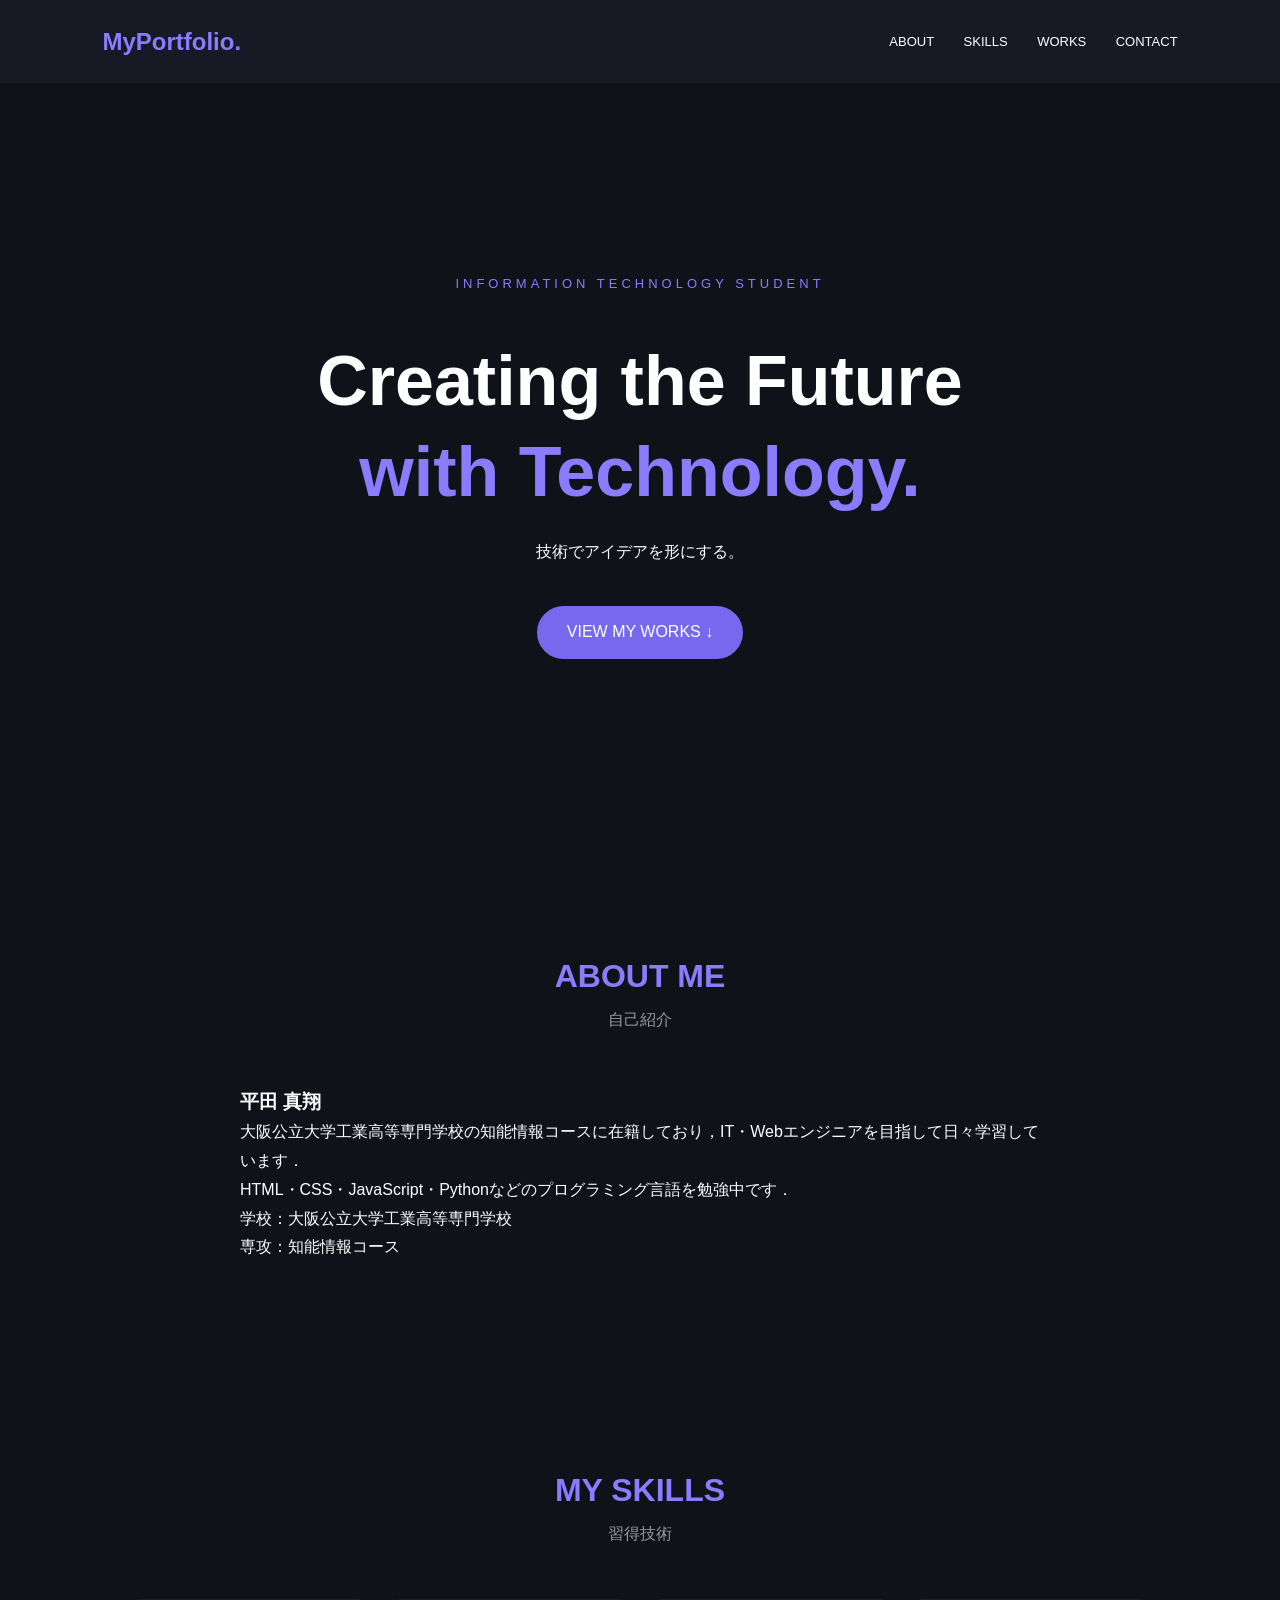
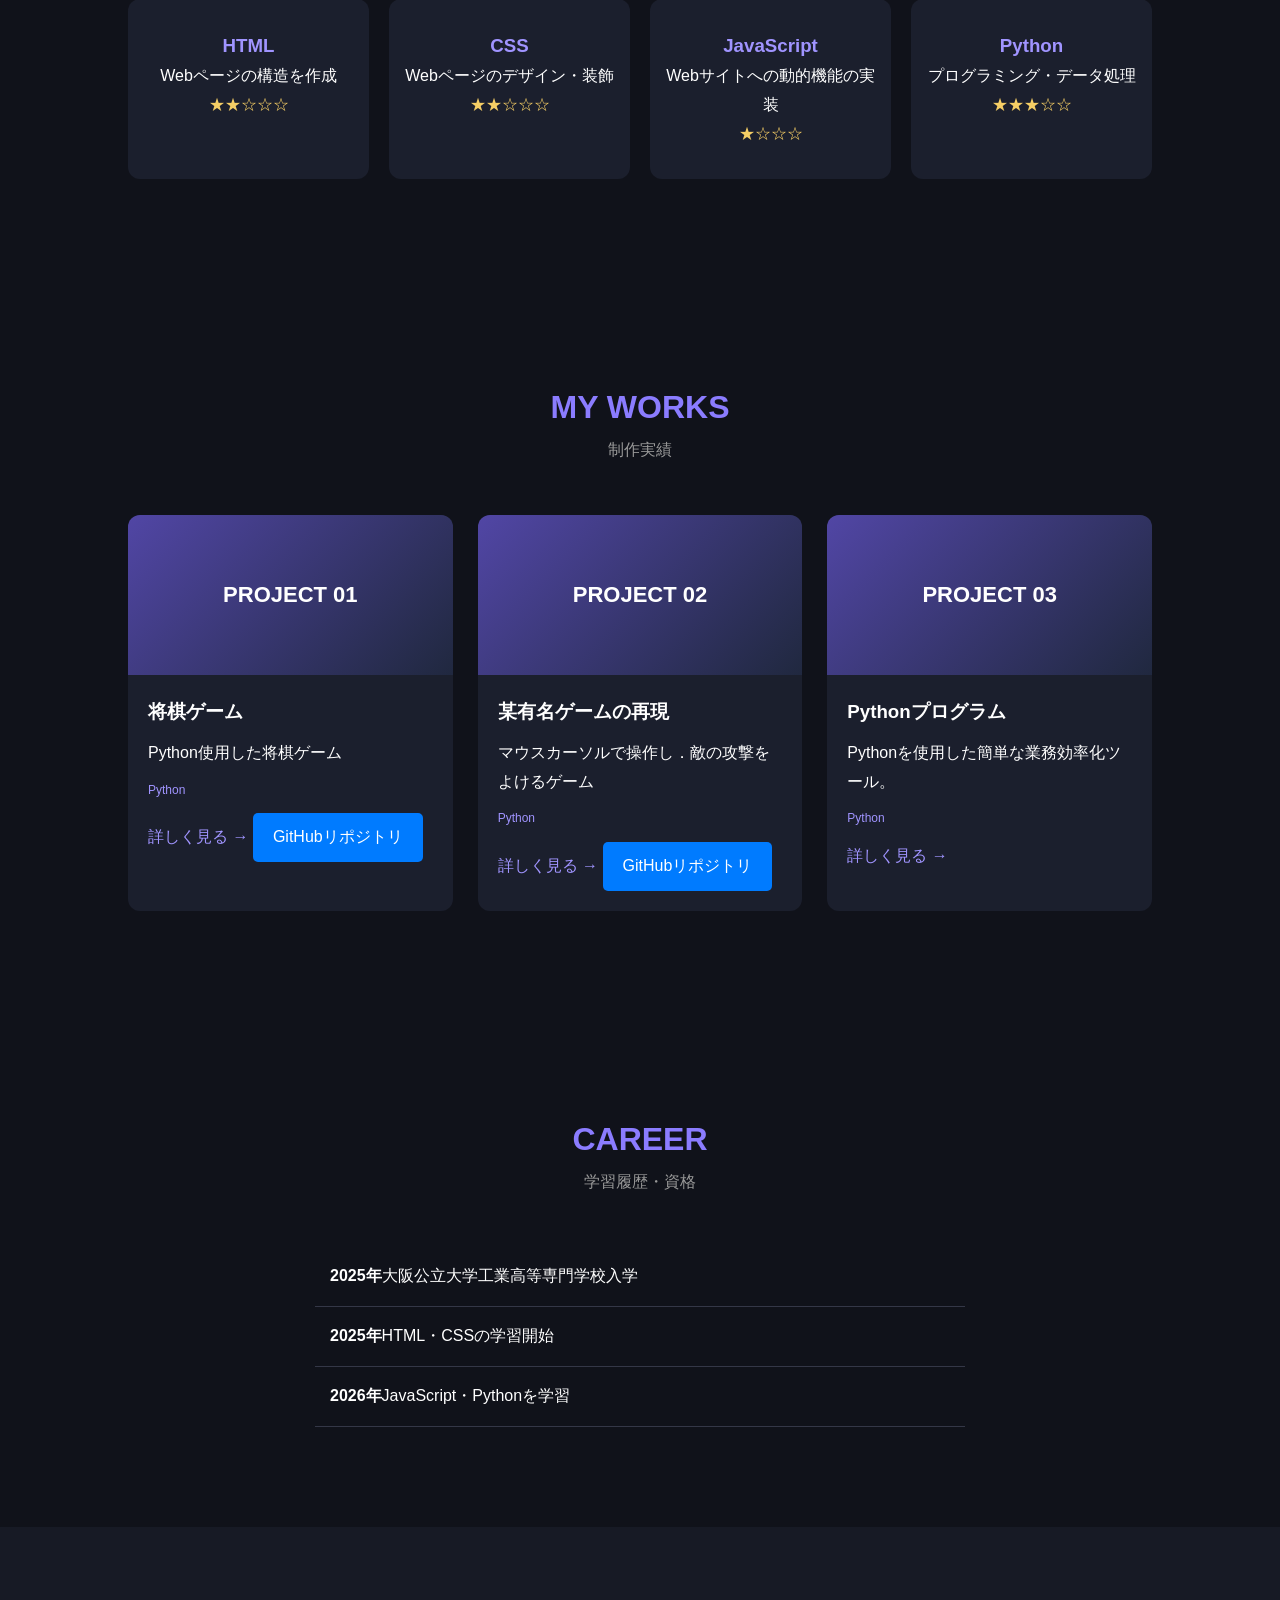
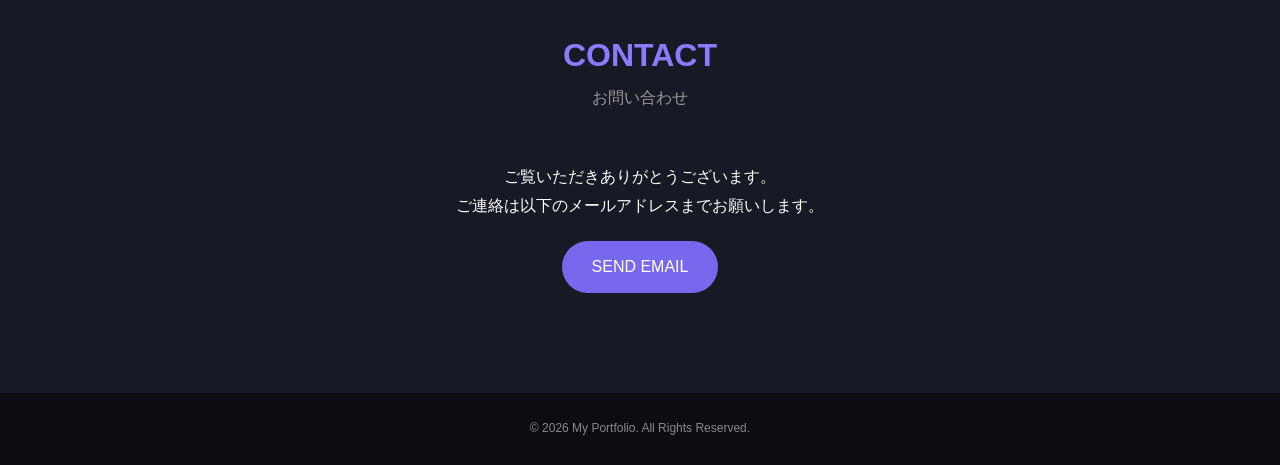
==== test.html @ 7e369e23 "first commit" ====
<!DOCTYPE html>
<html lang="ja">
<head>
  <meta charset="UTF-8">
  <meta name="viewport" content="width=device-width, initial-scale=1.0">
  <meta name="description" content="ポートフォリオ">
  <title>My Portfolio | Developer</title>
  <link rel="stylesheet" href="test.css">
</head>
<body>

  <!-- ヘッダー -->
  <header>
    <h1 class="logo">MyPortfolio.</h1>
    <nav>
      <a href="#about">ABOUT</a>
      <a href="#skills">SKILLS</a>
      <a href="#works">WORKS</a>
      <a href="#contact">CONTACT</a>
    </nav>
  </header>

  <!-- メインビジュアル -->
  <section class="hero">
    <p class="sub-title">INFORMATION TECHNOLOGY STUDENT</p>
    <h2>Creating the Future<br>
      <span>with Technology.</span>
    </h2>
    <p>技術でアイデアを形にする。</p>
    <a href="#works" class="btn">VIEW MY WORKS ↓</a>
  </section>

  <!-- 自己紹介 -->
  <section id="about" class="section">
    <h2>ABOUT ME</h2>
    <p class="section-sub">自己紹介</p>

    <div class="about-content">
      <div>
        <h3>平田 真翔</h3>
        <p>
          大阪公立大学工業高等専門学校の知能情報コースに在籍しており，IT・Webエンジニアを目指して日々学習しています．<br>
          HTML・CSS・JavaScript・Pythonなどのプログラミング言語を勉強中です．
        </p>
        <p>学校：大阪公立大学工業高等専門学校</p>
        <p>専攻：知能情報コース</p>
      </div>
    </div>
  </section>

  <!-- スキル -->
  <section id="skills" class="section">
    <h2>MY SKILLS</h2>
    <p class="section-sub">習得技術</p>

    <div class="skill-list">
      <div class="skill-card">
        <h3>HTML</h3>
        <p>Webページの構造を作成</p>
        <span>★★☆☆☆</span>
      </div>

      <div class="skill-card">
        <h3>CSS</h3>
        <p>Webページのデザイン・装飾</p>
        <span>★★☆☆☆</span>
      </div>

      <div class="skill-card">
        <h3>JavaScript</h3>
        <p>Webサイトへの動的機能の実装</p>
        <span>★☆☆☆</span>
      </div>

      <div class="skill-card">
        <h3>Python</h3>
        <p>プログラミング・データ処理</p>
        <span>★★★☆☆</span>
      </div>
    </div>
  </section>

  <!-- 制作実績 -->
  <section id="works" class="section">
    <h2>MY WORKS</h2>
    <p class="section-sub">制作実績</p>

    <div class="works-list">

      <article class="work-card">
        <div class="work-image">PROJECT 01</div>
        <div class="work-info">
          <h3>将棋ゲーム</h3>
          <p>Python使用した将棋ゲーム</p>
          <p class="tag">Python</p>
          <a href="#" target="_blank">詳しく見る →</a>
          <a href="https://github.com/Mana-424/report01" 
            target="_blank"
            style="display:inline-block;
                    padding:10px 20px;
                    background-color:#007bff;
                    color:white;
                    text-decoration:none;
                    border-radius:5px;">
            GitHubリポジトリ
        </a>
        </div>
      </article>

      <article class="work-card">
        <div class="work-image">PROJECT 02</div>
        <div class="work-info">
          <h3>某有名ゲームの再現</h3>
          <p>マウスカーソルで操作し．敵の攻撃をよけるゲーム</p>
          <p class="tag">Python</p>
          <a href="#" target="_blank">詳しく見る →
          <a href="https://github.com/Mana-424/----" 
            target="_blank"
            style="display:inline-block;
                    padding:10px 20px;
                    background-color:#007bff;
                    color:white;
                    text-decoration:none;
                    border-radius:5px;">
            GitHubリポジトリ
        </a>
          </a>
        </div>
      </article>

      <article class="work-card">
        <div class="work-image">PROJECT 03</div>
        <div class="work-info">
          <h3>Pythonプログラム</h3>
          <p>Pythonを使用した簡単な業務効率化ツール。</p>
          <p class="tag">Python</p>
          <a href="#" target="_blank">詳しく見る →</a>
        </div>
      </article>

    </div>
  </section>

  <!-- 学習・資格 -->
  <section id="career" class="section">
    <h2>CAREER</h2>
    <p class="section-sub">学習履歴・資格</p>

    <div class="career-content">
      <p><strong>2025年</strong>大阪公立大学工業高等専門学校入学</p>
      <p><strong>2025年</strong>HTML・CSSの学習開始</p>
      <p><strong>2026年</strong>JavaScript・Pythonを学習</p>
    </div>
  </section>

  <!-- お問い合わせ -->
  <section id="contact" class="section">
    <h2>CONTACT</h2>
    <p class="section-sub">お問い合わせ</p>

    <p>ご覧いただきありがとうございます。</p>
    <p>ご連絡は以下のメールアドレスまでお願いします。</p>
    <a href="mailto:rv25120@st.omu.ac.jp" class="btn">
      SEND EMAIL
    </a>
  </section>

  <!-- フッター -->
  <footer>
    <p>© 2026 My Portfolio. All Rights Reserved.</p>
  </footer>

  <script src="script.js"></script>
</body>
</html>
---- test.css ----
/* 基本設定 */
* {
  margin: 0;
  padding: 0;
  box-sizing: border-box;
}

html {
  scroll-behavior: smooth;
}

body {
  font-family: "Arial", "Noto Sans JP", sans-serif;
  background: #10121a;
  color: #ffffff;
  line-height: 1.8;
}

/* ヘッダー */
header {
  display: flex;
  justify-content: space-between;
  align-items: center;
  padding: 20px 8%;
  background: #171a25;
  position: sticky;
  top: 0;
  z-index: 100;
}

.logo {
  color: #8b7cff;
  font-size: 24px;
}

nav a {
  color: white;
  text-decoration: none;
  margin-left: 25px;
  font-size: 13px;
  transition: 0.3s;
}

nav a:hover {
  color: #8b7cff;
}

/* メインビジュアル */
.hero {
  min-height: 85vh;
  display: flex;
  flex-direction: column;
  justify-content: center;
  align-items: center;
  text-align: center;
  padding: 40px 20px;
}

.sub-title {
  color: #8b7cff;
  letter-spacing: 4px;
  font-size: 13px;
}

.hero h2 {
  font-size: clamp(38px, 7vw, 70px);
  line-height: 1.3;
  margin: 20px 0;
}

.hero h2 span {
  color: #8b7cff;
}

.hero p {
  margin-bottom: 20px;
}

/* ボタン */
.btn {
  display: inline-block;
  padding: 12px 30px;
  margin-top: 20px;
  background: #7868ed;
  color: white;
  text-decoration: none;
  border-radius: 30px;
  transition: 0.3s;
}

.btn:hover {
  background: #a094ff;
  transform: translateY(-3px);
}

/* 共通セクション */
.section {
  padding: 100px 10%;
  text-align: center;
}

.section h2 {
  font-size: 32px;
  color: #8b7cff;
}

.section-sub {
  color: #999;
  margin-bottom: 50px;
}

/* ABOUT */
.about-content {
  display: flex;
  justify-content: center;
  align-items: center;
  gap: 40px;
  max-width: 800px;
  margin: auto;
  text-align: left;
}

.profile-icon {
  min-width: 150px;
  height: 150px;
  background: #272b3b;
  border-radius: 50%;
  display: grid;
  place-items: center;
  font-size: 65px;
}

/* SKILLS */
.skill-list {
  display: grid;
  grid-template-columns: repeat(4, 1fr);
  gap: 20px;
}

.skill-card {
  background: #1b1f2d;
  padding: 30px 15px;
  border-radius: 12px;
  transition: 0.3s;
}

.skill-card:hover {
  transform: translateY(-8px);
  background: #292d42;
}

.skill-card h3 {
  color: #a094ff;
}

.skill-card span {
  color: #f5ce65;
}

/* WORKS */
.works-list {
  display: grid;
  grid-template-columns: repeat(3, 1fr);
  gap: 25px;
}

.work-card {
  background: #1b1f2d;
  border-radius: 12px;
  overflow: hidden;
  text-align: left;
  transition: 0.3s;
}

.work-card:hover {
  transform: translateY(-8px);
}

.work-image {
  height: 160px;
  background: linear-gradient(135deg, #5146a5, #20283f);
  display: grid;
  place-items: center;
  font-size: 22px;
  font-weight: bold;
}

.work-info {
  padding: 20px;
}

.work-info h3 {
  margin-bottom: 10px;
}

.tag {
  color: #a094ff;
  font-size: 12px;
  margin: 12px 0;
}

.work-info a {
  color: #a094ff;
  text-decoration: none;
}

/* CAREER */
.career-content {
  max-width: 650px;
  margin: auto;
  text-align: left;
}

.career-content p {
  padding: 15px;
  border-bottom: 1px solid #343747;
}

/* CONTACT */
#contact {
  background: #171a25;
}

/* フッター */
footer {
  padding: 25px;
  text-align: center;
  background: #0b0d13;
  color: #888;
  font-size: 12px;
}

/* スマートフォン対応 */
@media (max-width: 768px) {
  header {
    flex-direction: column;
    gap: 10px;
  }

  nav {
    display: flex;
    flex-wrap: wrap;
    justify-content: center;
    gap: 12px;
  }

  nav a {
    margin: 0;
    font-size: 11px;
  }

  .about-content {
    flex-direction: column;
    text-align: center;
  }

  .skill-list {
    grid-template-columns: repeat(2, 1fr);
  }

  .works-list {
    grid-template-columns: 1fr;
  }

  .section {
    padding: 70px 6%;
  }
}
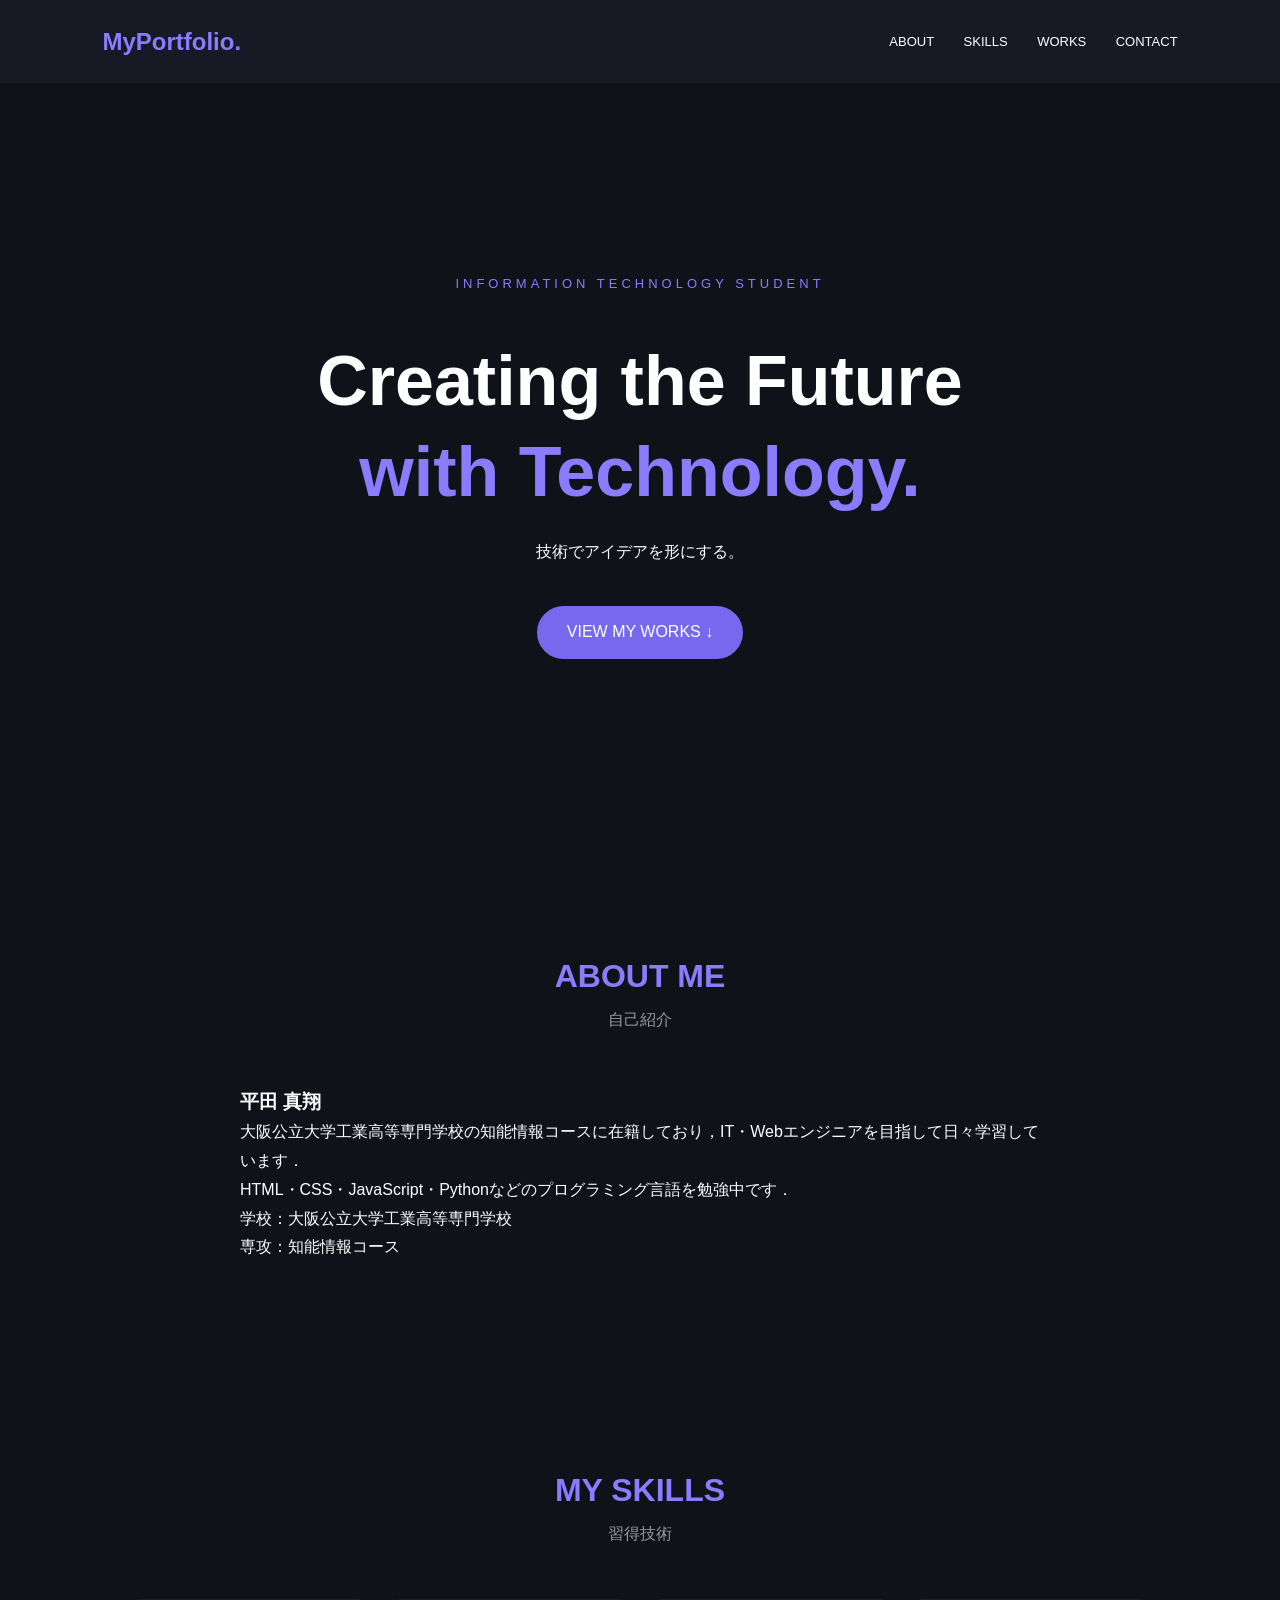
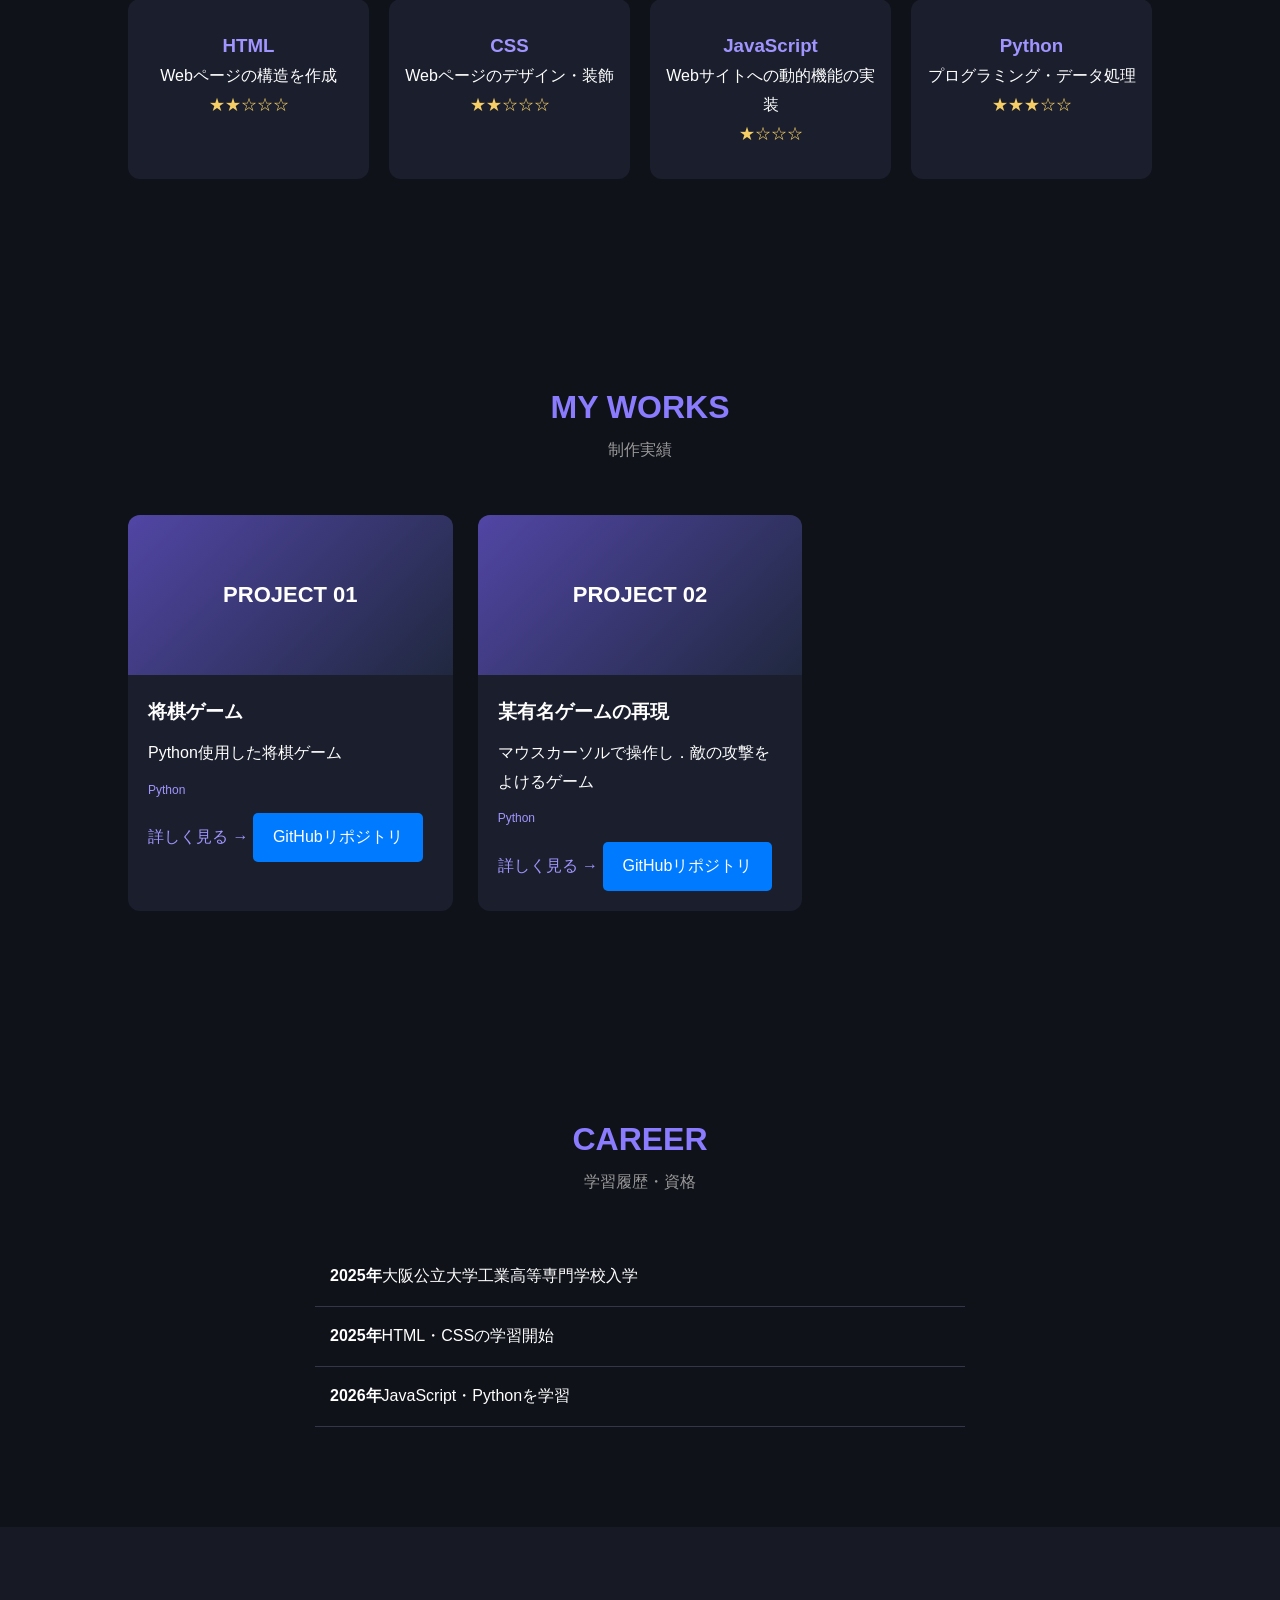
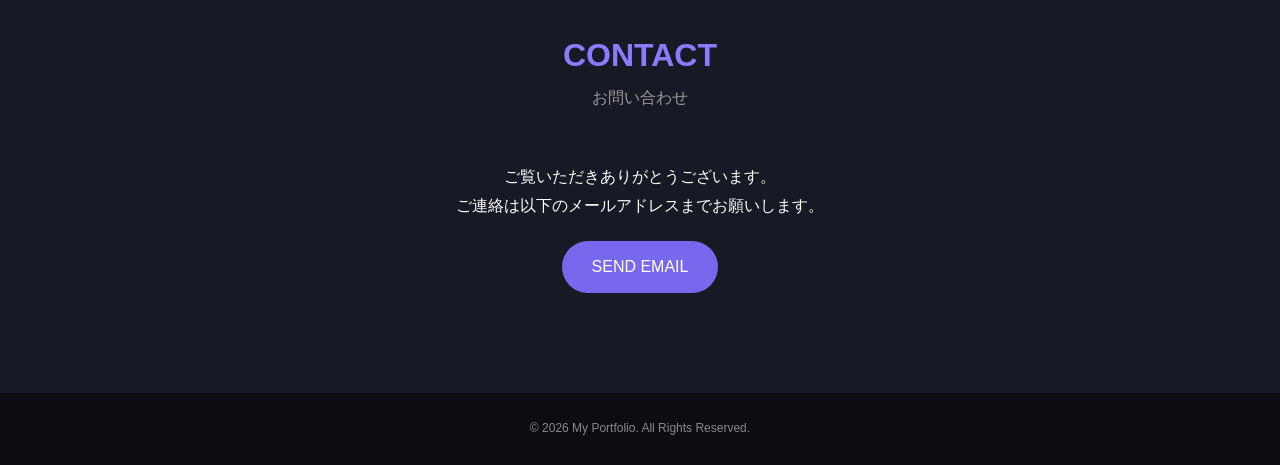
==== commit 84ec69ef: "syuusei" ====
--- a/test.html
+++ b/test.html
@@ -129,16 +129,6 @@
         </div>
       </article>
 
-      <article class="work-card">
-        <div class="work-image">PROJECT 03</div>
-        <div class="work-info">
-          <h3>Pythonプログラム</h3>
-          <p>Pythonを使用した簡単な業務効率化ツール。</p>
-          <p class="tag">Python</p>
-          <a href="#" target="_blank">詳しく見る →</a>
-        </div>
-      </article>
-
     </div>
   </section>
 
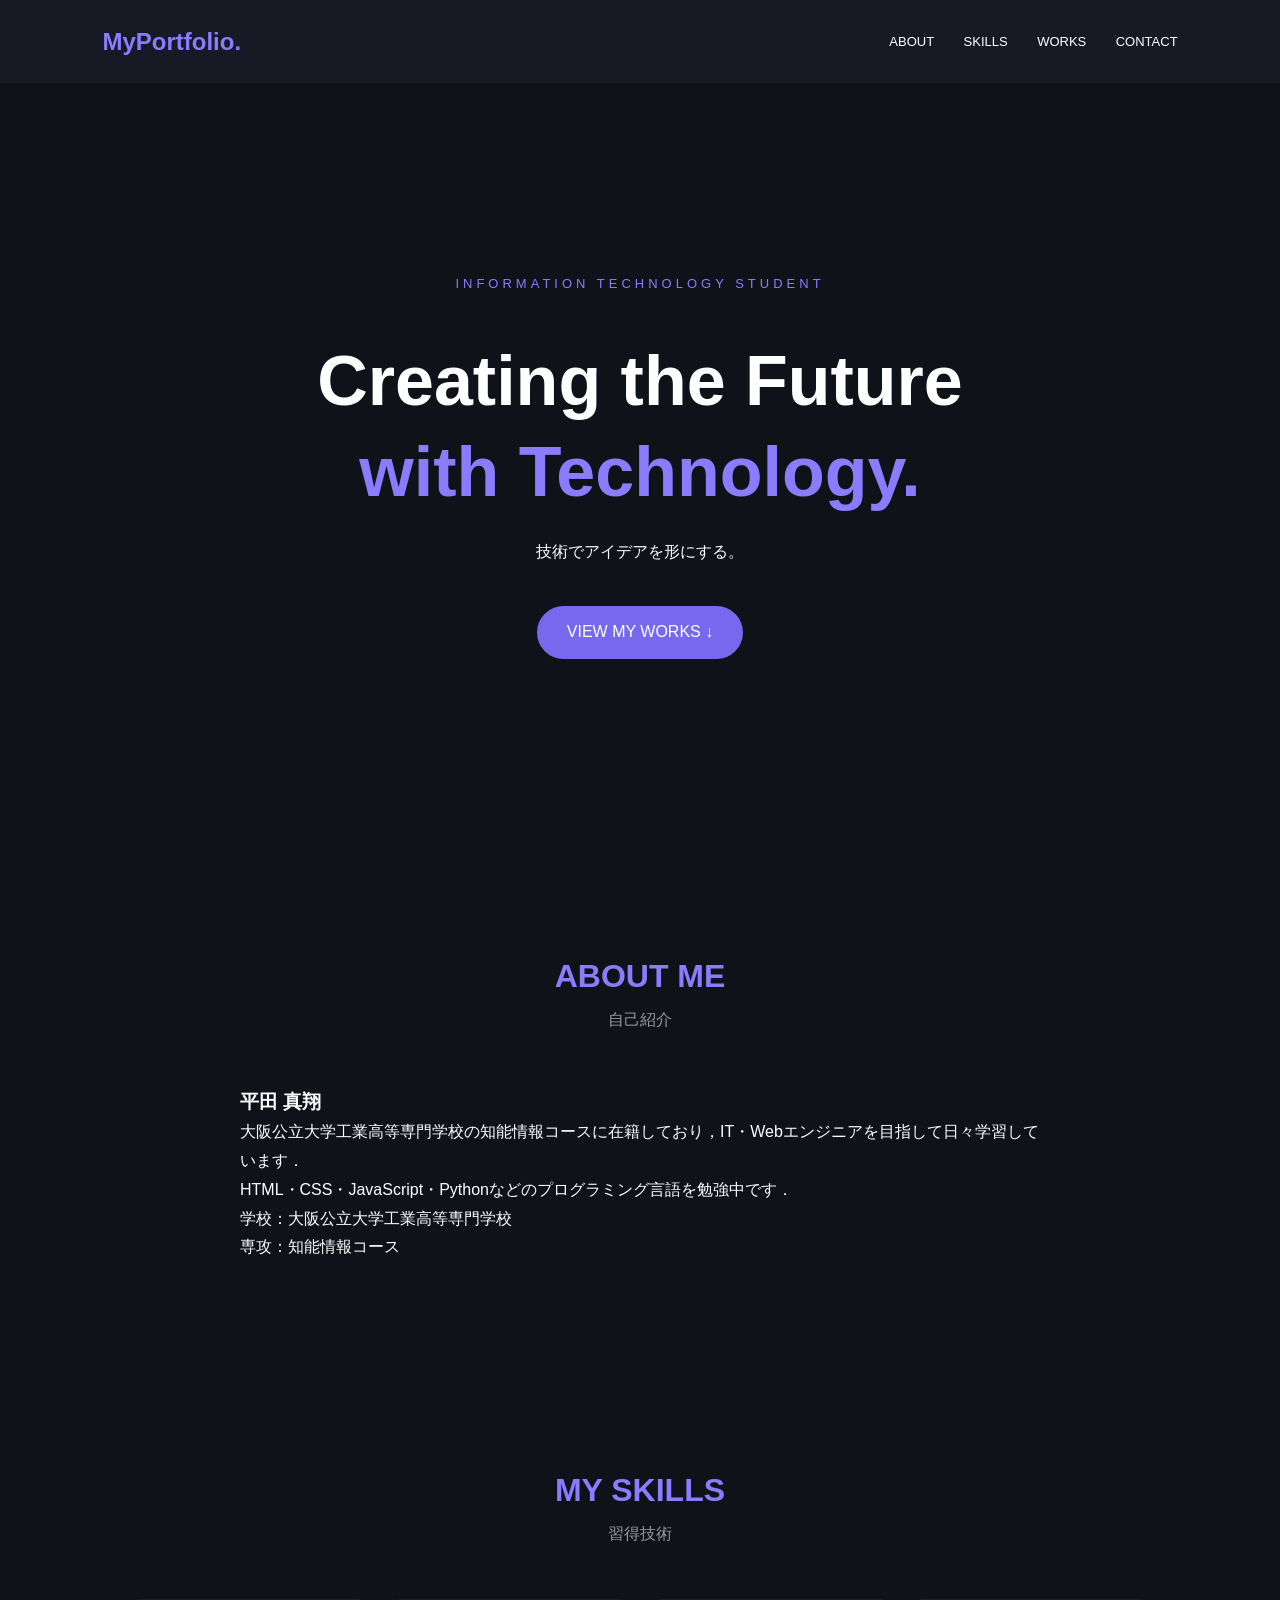
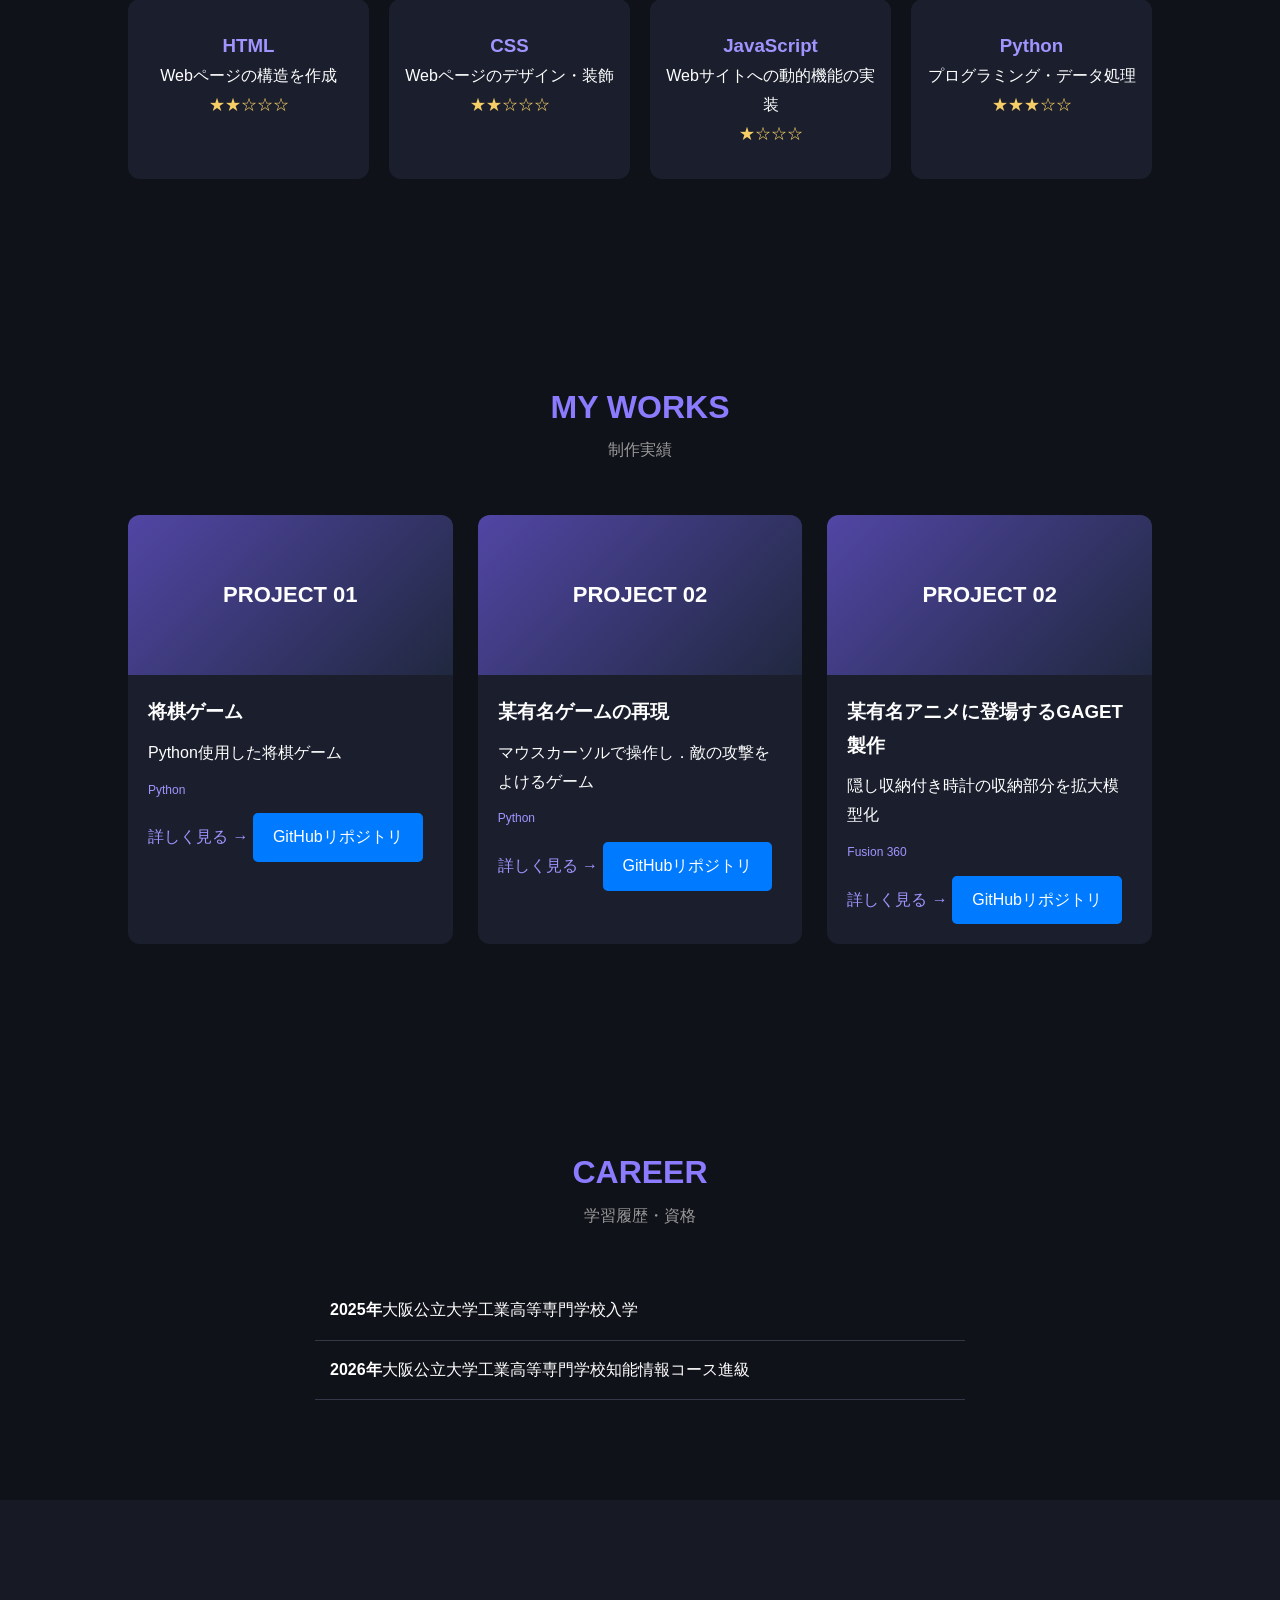
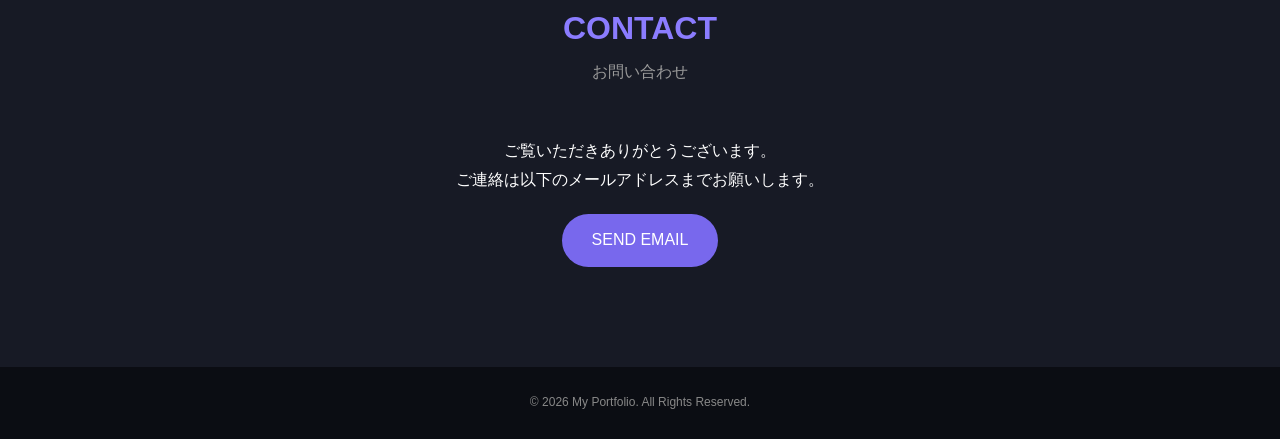
==== commit 66a81d17: "Updata HTML" ====
--- a/test.html
+++ b/test.html
@@ -129,6 +129,27 @@
         </div>
       </article>
 
+      <article class="work-card">
+        <div class="work-image">PROJECT 02</div>
+        <div class="work-info">
+          <h3>某有名アニメに登場するGAGET製作</h3>
+          <p>隠し収納付き時計の収納部分を拡大模型化</p>
+          <p class="tag">Fusion 360</p>
+          <a href="#" target="_blank">詳しく見る →
+          <a href="https://github.com/Mana-424/GAGET.git" 
+            target="_blank"
+            style="display:inline-block;
+                    padding:10px 20px;
+                    background-color:#007bff;
+                    color:white;
+                    text-decoration:none;
+                    border-radius:5px;">
+            GitHubリポジトリ
+        </a>
+          </a>
+        </div>
+      </article>
+
     </div>
   </section>
 
@@ -139,8 +160,7 @@
 
     <div class="career-content">
       <p><strong>2025年</strong>大阪公立大学工業高等専門学校入学</p>
-      <p><strong>2025年</strong>HTML・CSSの学習開始</p>
-      <p><strong>2026年</strong>JavaScript・Pythonを学習</p>
+      <p><strong>2026年</strong>大阪公立大学工業高等専門学校知能情報コース進級</p>
     </div>
   </section>
 
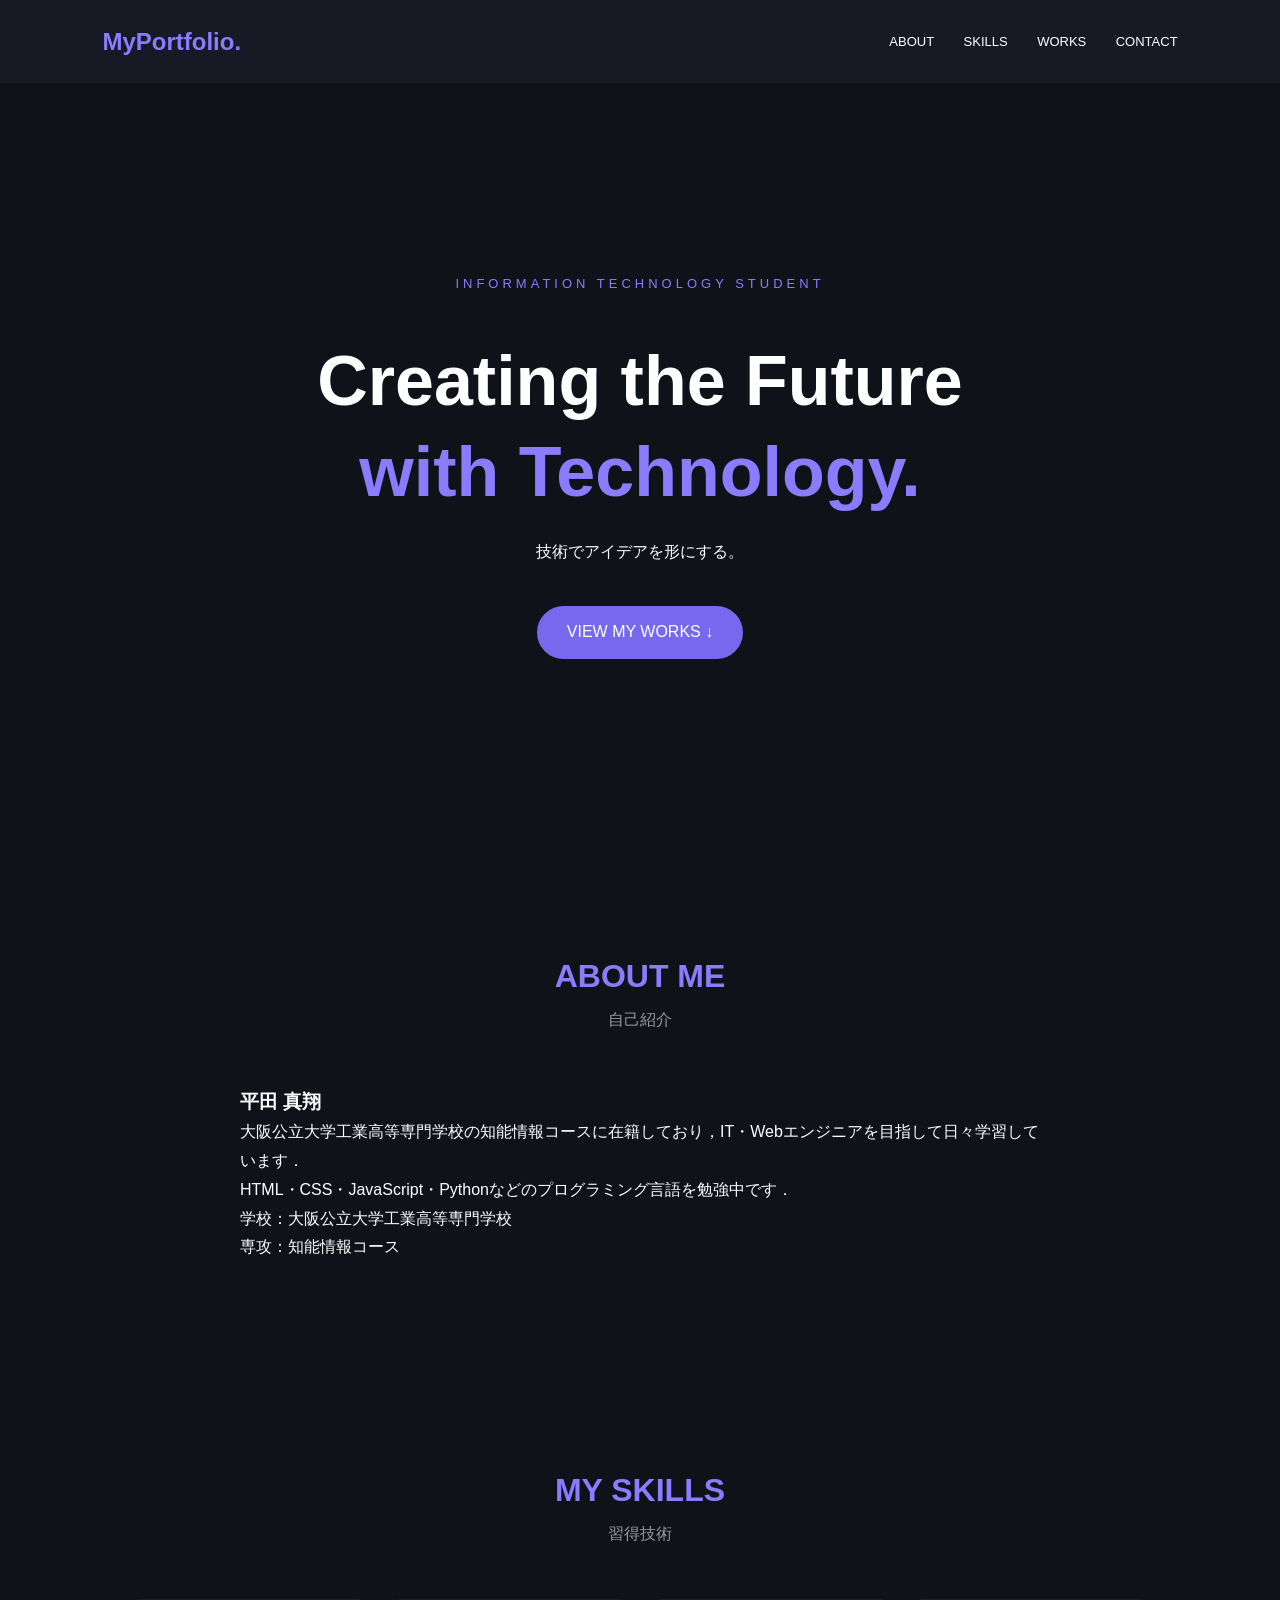
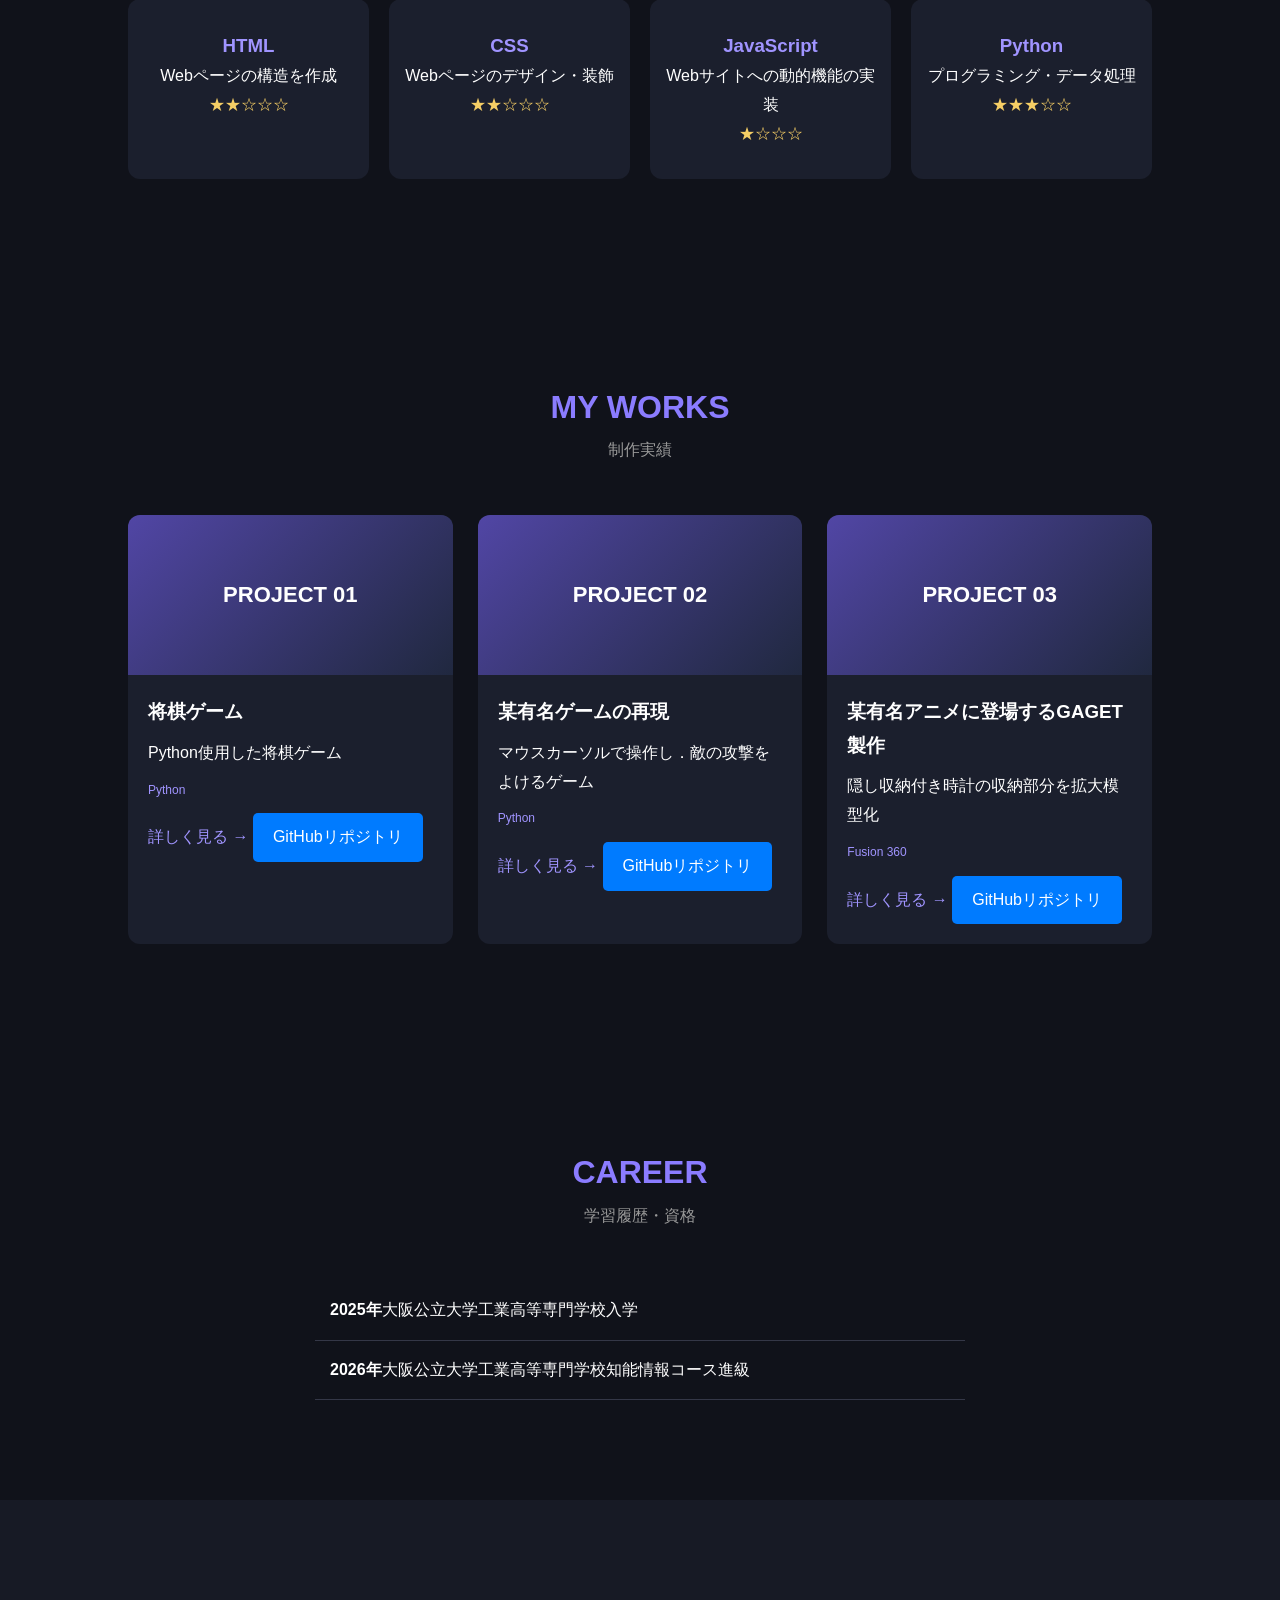
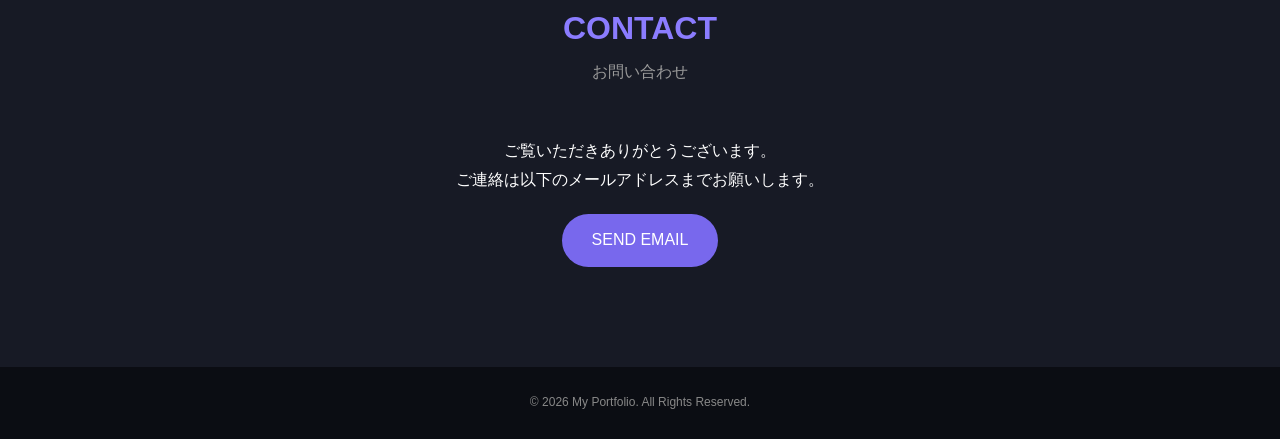
==== commit 09b0e5a7: "updata" ====
--- a/test.html
+++ b/test.html
@@ -130,7 +130,7 @@
       </article>
 
       <article class="work-card">
-        <div class="work-image">PROJECT 02</div>
+        <div class="work-image">PROJECT 03</div>
         <div class="work-info">
           <h3>某有名アニメに登場するGAGET製作</h3>
           <p>隠し収納付き時計の収納部分を拡大模型化</p>
